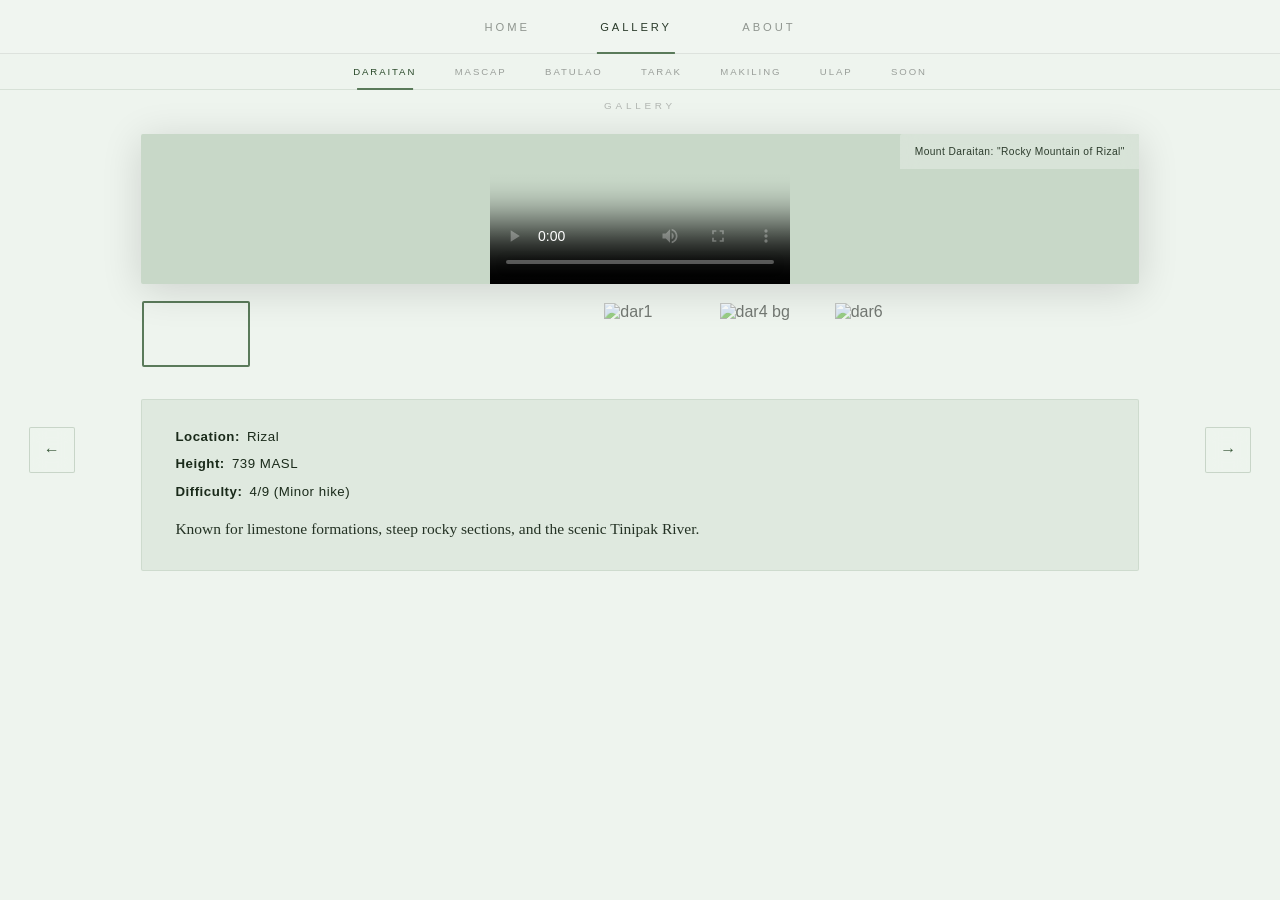
==== gallery.html @ 5bb8ba43 "Add files via upload" ====
<!DOCTYPE html>
<html lang="en">
<head>
  <meta charset="UTF-8" />
  <meta name="viewport" content="width=device-width, initial-scale=1.0" />
  <title>Gallery</title>
  <link rel="stylesheet" href="style.css" />
</head>
<body class="gal">

  <nav class="nav light">
    <a href="index.html">Home</a>
    <a href="gallery.html" class="active">Gallery</a>
    <a href="about.html">About</a>
  </nav>

  <div class="page-title dark-text">Gallery</div>

  <div class="gtabs">
    <a href="#gs1">Daraitan</a>
    <a href="#gs2">Mascap</a>
    <a href="#gs3">Batulao</a>
    <a href="#gs4">Tarak</a>
    <a href="#gs5">Makiling</a>
    <a href="#gs6">Ulap</a>
    <a href="#gs7">Soon</a>
  </div>

  <div class="gap g1">
    <a class="arrow lt left"  href="#gs7" data-tip="Others">&#8592;</a>
    <a class="arrow lt right" href="#gs2" data-tip="Mas">&#8594;</a>
  </div>
  <div class="gap g2">
    <a class="arrow lt left"  href="#gs1" data-tip="Dar">&#8592;</a>
    <a class="arrow lt right" href="#gs3" data-tip="Bat">&#8594;</a>
  </div>
  <div class="gap g3">
    <a class="arrow lt left"  href="#gs2" data-tip="Mas">&#8592;</a>
    <a class="arrow lt right" href="#gs4" data-tip="Tar">&#8594;</a>
  </div>
  <div class="gap g4">
    <a class="arrow lt left"  href="#gs3" data-tip="Bat">&#8592;</a>
    <a class="arrow lt right" href="#gs5" data-tip="Mak">&#8594;</a>
  </div>
  <div class="gap g5">
    <a class="arrow lt left"  href="#gs4" data-tip="Tar">&#8592;</a>
    <a class="arrow lt right" href="#gs6" data-tip="Ula">&#8594;</a>
  </div>
  <div class="gap g6">
    <a class="arrow lt left"  href="#gs5" data-tip="Mak">&#8592;</a>
    <a class="arrow lt right" href="#gs7" data-tip="Others">&#8594;</a>
  </div>
  <div class="gap g7">
    <a class="arrow lt left"  href="#gs6" data-tip="Ula">&#8592;</a>
    <a class="arrow lt right" href="#gs1" data-tip="Dar">&#8594;</a>
  </div>

<div class="gal-wrap">

    <section class="gsec dflt" id="gs1">

      <div class="gview">
        <video src="media/dar/dar4v.main.mp4" loop playsinline controls
               poster="media/dar/dar4.background.jpg"></video>
        <div class="gdesc"><p>Mount Daraitan: "Rocky Mountain of Rizal"</p></div>
      </div>

      <div class="gstrip-wrap"><div class="gstrip">
        <div class="gthumb"><video src="media/dar/dar4v.main.mp4" muted playsinline preload="metadata"></video></div>
        <div class="gthumb"><video src="media/dar/dar5v.mp4"      muted playsinline preload="metadata"></video></div>
        <div class="gthumb"><video src="media/dar/dar3v.mp4"      muted playsinline preload="metadata"></video></div>
        <div class="gthumb"><video src="media/dar/dar2v.MP4"      muted playsinline preload="metadata"></video></div>
        <div class="gthumb"><img src="media/dar/dar1.jpg"            alt="dar1"></div>
        <div class="gthumb"><img src="media/dar/dar4.background.jpg" alt="dar4 bg"></div>
        <div class="gthumb"><img src="media/dar/dar6.jpg"            alt="dar6"></div>
      </div></div>

      <div class="ginfo">
        <div class="grow"><strong>Location:</strong> Rizal</div>
        <div class="grow"><strong>Height:</strong> 739 MASL</div>
        <div class="grow"><strong>Difficulty:</strong> 4/9 (Minor hike)</div>
        <p class="gpara">Known for limestone formations, steep rocky sections, and the scenic Tinipak River.</p>
      </div>

    </section>


    <section class="gsec" id="gs2">

      <div class="gview">
        <video src="media/mas/mas2v.main.mp4" loop playsinline controls
               poster="media/mas/mas2.background.jpg"></video>
        <div class="gdesc"><p>Mascap Trilogy: Mt. Ayaas, Mt. Espadang Bato, and Mt. Sipit Ulang</p></div>
      </div>

      <div class="gstrip-wrap"><div class="gstrip">
        <div class="gthumb"><video src="media/mas/mas2v.main.mp4" muted playsinline preload="metadata"></video></div>
        <div class="gthumb"><video src="media/mas/mas1v.mp4"      muted playsinline preload="metadata"></video></div>
        <div class="gthumb"><video src="media/mas/mas3v.mp4"      muted playsinline preload="metadata"></video></div>
        <div class="gthumb"><video src="media/mas/mas4v.mp4"      muted playsinline preload="metadata"></video></div>
        <div class="gthumb"><img src="media/mas/mas5.jpg"            alt="mas5"></div>
        <div class="gthumb"><img src="media/mas/mas6.jpg"            alt="mas6"></div>
        <div class="gthumb"><img src="media/mas/mas7.jpg"            alt="mas7"></div>
        <div class="gthumb"><img src="media/mas/mas8.jpg"            alt="mas8"></div>
        <div class="gthumb"><img src="media/mas/mak9.jpg"            alt="mak9"></div>
        <div class="gthumb"><img src="media/mas/mas2.background.jpg" alt="mas2 bg"></div>
      </div></div>

      <div class="ginfo">
        <div class="grow"><strong>Location:</strong> Rizal</div>
        <div class="grow"><strong>Height:</strong> 600-800+ MASL depending on peak</div>
        <div class="grow"><strong>Difficulty:</strong> 5/9 (Intermediate)</div>
        <p class="gpara">A network of limestone peaks and ridges in Rodriguez, Rizal, known for scrambling sections and panoramic Sierra Madre views.</p>
      </div>

    </section>


    <section class="gsec" id="gs3">

      <div class="gview">
        <video src="media/bat/bat5v.main.MP4" loop playsinline controls
               poster="media/bat/bat5.background.jpg"></video>
        <div class="gdesc"><p>Batulao: "Bato sa Ilaw"</p></div>
      </div>

      <div class="gstrip-wrap"><div class="gstrip">
        <div class="gthumb"><video src="media/bat/bat5v.main.MP4" muted playsinline preload="metadata"></video></div>
        <div class="gthumb"><video src="media/bat/bat3v.mp4"      muted playsinline preload="metadata"></video></div>
        <div class="gthumb"><video src="media/bat/bat4v.mp4"      muted playsinline preload="metadata"></video></div>
        <div class="gthumb"><img src="media/bat/bat1.jpg"            alt="bat1"></div>
        <div class="gthumb"><img src="media/bat/bat2.jpg"            alt="bat2"></div>
        <div class="gthumb"><img src="media/bat/bat5.background.jpg" alt="bat5 bg"></div>
        <div class="gthumb"><img src="media/bat/bat6.jpg"            alt="bat6"></div>
      </div></div>

      <div class="ginfo">
        <div class="grow"><strong>Location:</strong> Batangas</div>
        <div class="grow"><strong>Height:</strong> 811 MASL</div>
        <div class="grow"><strong>Difficulty:</strong> 4/9 (Minor hike)</div>
        <p class="gpara">A grassy ridge mountain in Nasugbu with open trails, rolling hills, and sweeping views of Batangas and Cavite.</p>
      </div>

    </section>


    <section class="gsec" id="gs4">

      <div class="gview">
        <video src="media/tar/tar4.main.MOV" loop playsinline controls
               poster="media/tar/tar4.background.jpg"></video>
        <div class="gdesc"><p>Tarak Ridge: Mount Mariveles</p></div>
      </div>

      <div class="gstrip-wrap"><div class="gstrip">
        <div class="gthumb"><video src="media/tar/tar4.main.MOV" muted playsinline preload="metadata"></video></div>
        <div class="gthumb"><video src="media/tar/tar1v.mp4"     muted playsinline preload="metadata"></video></div>
        <div class="gthumb"><video src="media/tar/tar2v.mp4"     muted playsinline preload="metadata"></video></div>
        <div class="gthumb"><img src="media/tar/tar3.jpg"               alt="tar3"></div>
        <div class="gthumb"><img src="media/tar/tar4.background.jpg"    alt="tar4 bg"></div>
        <div class="gthumb"><img src="media/tar/tar5.jpg"               alt="tar5"></div>
        <div class="gthumb"><img src="media/tar/tar6.jpg"               alt="tar6"></div>
      </div></div>

      <div class="ginfo">
        <div class="grow"><strong>Location:</strong> Bataan</div>
        <div class="grow"><strong>Height:</strong> 1,130 MASL</div>
        <div class="grow"><strong>Difficulty:</strong> 5/9 (Intermediate)</div>
        <p class="gpara">A forested mountain trail leading to a rocky ridge with views of Manila Bay and the West Philippine Sea.</p>
      </div>

    </section>


    <section class="gsec" id="gs5">

      <div class="gview">
        <video src="media/mak/mak6v.main.mp4" loop playsinline controls
               poster="media/mak/mak6.backround.jpg"></video>
        <div class="gdesc"><p>Mount Makiling: Maria Makiling Herself</p></div>
      </div>

      <div class="gstrip-wrap"><div class="gstrip">
        <div class="gthumb"><video src="media/mak/mak6v.main.mp4" muted playsinline preload="metadata"></video></div>
        <div class="gthumb"><img src="media/mak/mak1.jpg"               alt="mak1"></div>
        <div class="gthumb"><img src="media/mak/mak2.jpg"               alt="mak2"></div>
        <div class="gthumb"><img src="media/mak/mak3.jpg"               alt="mak3"></div>
        <div class="gthumb"><img src="media/mak/mak4.jpg"               alt="mak4"></div>
        <div class="gthumb"><img src="media/mak/mak6.background.jpg"    alt="mak6 bg"></div>
        <div class="gthumb"><img src="media/mak/mak7.jpg"               alt="mak7"></div>
        <div class="gthumb"><img src="media/mak/mak8.jpg"               alt="mak8"></div>
        <div class="gthumb"><img src="media/mak/mak9.jpg"               alt="mak9"></div>
        <div class="gthumb"><img src="media/mak/mak10.jpg"              alt="mak10"></div>
        <div class="gthumb"><img src="media/mak/mak11.jpg"              alt="mak11"></div>
      </div></div>

      <div class="ginfo">
        <div class="grow"><strong>Location:</strong> Laguna</div>
        <div class="grow"><strong>Height:</strong> 1,090 MASL</div>
        <div class="grow"><strong>Difficulty:</strong> 5/9 (Intermediate)</div>
        <p class="gpara">A biodiverse dormant volcano covered in dense rainforest, known for mossy trails, hot springs, and rich wildlife.</p>
      </div>

    </section>


    <section class="gsec" id="gs6">

      <div class="gview">
        <video src="media/ula/ula5v.main.MOV" loop playsinline controls
               poster="media/ula/ula18.background.jpg"></video>
        <div class="gdesc"><p>Mount Ulap: Mountain of Clouds</p></div>
      </div>

      <div class="gstrip-wrap"><div class="gstrip">
        <div class="gthumb"><video src="media/ula/ula5v.main.MOV" muted playsinline preload="metadata"></video></div>
        <div class="gthumb"><video src="media/ula/ula2v.mp4"      muted playsinline preload="metadata"></video></div>
        <div class="gthumb"><video src="media/ula/ula3v.MOV"      muted playsinline preload="metadata"></video></div>
        <div class="gthumb"><video src="media/ula/ula4v.MOV"      muted playsinline preload="metadata"></video></div>
        <div class="gthumb"><video src="media/ula/ula6v.MOV"      muted playsinline preload="metadata"></video></div>
        <div class="gthumb"><video src="media/ula/ula7v.MOV"      muted playsinline preload="metadata"></video></div>
        <div class="gthumb"><video src="media/ula/ula8v.MOV"      muted playsinline preload="metadata"></video></div>
        <div class="gthumb"><video src="media/ula/ula9v.MOV"      muted playsinline preload="metadata"></video></div>
        <div class="gthumb"><img src="media/ula/ula1.jpg"                alt="ula1"></div>
        <div class="gthumb"><img src="media/ula/ula10.jpg"              alt="ula10"></div>
        <div class="gthumb"><img src="media/ula/ula11.jpg"              alt="ula11"></div>
        <div class="gthumb"><img src="media/ula/ula12.jpg"              alt="ula12"></div>
        <div class="gthumb"><img src="media/ula/ula13.jpg"              alt="ula13"></div>
        <div class="gthumb"><img src="media/ula/ula14.jpg"              alt="ula14"></div>
        <div class="gthumb"><img src="media/ula/ula15.jpg"              alt="ula15"></div>
        <div class="gthumb"><img src="media/ula/ula16.jpg"              alt="ula16"></div>
        <div class="gthumb"><img src="media/ula/ula17.jpg"              alt="ula17"></div>
        <div class="gthumb"><img src="media/ula/ula18.background.jpg"   alt="ula18 bg"></div>
        <div class="gthumb"><img src="media/ula/ula19.jpg"              alt="ula19"></div>
        <div class="gthumb"><img src="media/ula/ula20.jpg"              alt="ula20"></div>
      </div></div>

      <div class="ginfo">
        <div class="grow"><strong>Location:</strong> Benguet</div>
        <div class="grow"><strong>Height:</strong> 1,846 MASL</div>
        <div class="grow"><strong>Difficulty:</strong> 3/9 (Minor hike)</div>
        <p class="gpara">A scenic Cordillera hike with pine forests, grassland ridges, and expansive mountain views above the clouds.</p>
      </div>

    </section>


    <section class="gsec" id="gs7">

      <div class="gempty"><span>More to come</span></div>

      <div class="gstrip-wrap"><div class="gstrip">
        <div class="gthumb"><img src="media/others/continued.main.jpg"  alt="continued"></div>
        <div class="gthumb"><img src="media/others/gray.background.png" alt="gray bg"></div>
      </div></div>

      <div class="ginfo">
        <div class="grow"><strong>Location:</strong> —</div>
        <div class="grow"><strong>Height:</strong> —</div>
        <div class="grow"><strong>Difficulty:</strong> —</div>
        <p class="gpara">Details to be added.</p>
      </div>

    </section>

  </div><!-- /gal-wrap -->

<style>
  .gthumb { cursor: pointer; }
  .gthumb.active { border-color: #5a7a5a; opacity: 1; }
</style>

<script>
  document.querySelectorAll('.gsec').forEach(function(sec) {
    var viewer = sec.querySelector('.gview');
    if (!viewer) return;
    var thumbs = Array.from(sec.querySelectorAll('.gthumb'));
    if (!thumbs.length) return;

    thumbs.forEach(function(t) {
      t.addEventListener('click', function() {
        var srcEl = t.querySelector('img, video');
        if (!srcEl) return;

        var old = viewer.querySelector('video');
        if (old) { old.pause(); old.remove(); }
        var oldImg = viewer.querySelector('img');
        if (oldImg) oldImg.remove();

        var el;
        if (srcEl.tagName === 'VIDEO') {
          el = document.createElement('video');
          el.src = srcEl.src;
          el.loop = true;
          el.controls = true;
          el.muted = false;
          el.setAttribute('playsinline', '');
        } else {
          el = document.createElement('img');
          el.src = srcEl.src;
          el.alt = srcEl.alt || '';
        }

        viewer.insertBefore(el, viewer.firstChild);
        thumbs.forEach(function(u) { u.classList.remove('active'); });
        t.classList.add('active');
        t.scrollIntoView({ behavior: 'smooth', block: 'nearest', inline: 'center' });
      });
    });
  });
</script>
---- style.css ----
/* RESET */
*, *::before, *::after { box-sizing: border-box; margin: 0; padding: 0; }
html { scroll-behavior: smooth; }
body { font-family: 'Trebuchet MS', 'Gill Sans', sans-serif; overflow-x: hidden; }
a { text-decoration: none; color: inherit; }
img, video { display: block; max-width: 100%; }

:root {
  --nav-h:     54px;
  --accent:    #d4c9b0;
  --accent2:   #a89878;
  --serif:     Georgia, 'Palatino Linotype', serif;
  --sans:      'Trebuchet MS', 'Gill Sans', sans-serif;
}

/* NAV */
.nav {
  position: fixed; inset: 0 0 auto 0;
  height: var(--nav-h); z-index: 300;
  display: flex; align-items: center; justify-content: center;
  background: rgba(8,8,6,.80);
  backdrop-filter: blur(16px); -webkit-backdrop-filter: blur(16px);
  border-bottom: 1px solid rgba(255,255,255,.06);
}
.nav a {
  position: relative; height: var(--nav-h);
  display: flex; align-items: center; padding: 0 2.2rem;
  font-size: .70rem; letter-spacing: .26em; text-transform: uppercase;
  color: rgba(240,235,224,.50); transition: color .22s;
}
.nav a:hover  { color: var(--accent); }
.nav a.active { color: var(--accent); }
.nav a.active::after {
  content: ''; position: absolute; bottom: 0; left: 50%;
  transform: translateX(-50%); width: 55%; height: 2px; background: var(--accent2);
}

/* light nav variant */
.nav.light { background: rgba(240,245,240,.90); border-bottom-color: rgba(0,0,0,.08); }
.nav.light a              { color: rgba(26,31,26,.45); }
.nav.light a:hover,
.nav.light a.active       { color: #2a3a2a; }
.nav.light a.active::after{ background: #5a7a5a; }

/* grey nav variant */
.nav.grey { background: rgba(236,236,234,.90); border-bottom-color: rgba(0,0,0,.07); }
.nav.grey a               { color: rgba(26,26,24,.45); }
.nav.grey a:hover,
.nav.grey a.active        { color: #1a1a18; }
.nav.grey a.active::after { background: #888; }

/* PAGE TITLE */
.page-title {
  position: fixed; top: calc(var(--nav-h) + 12px); inset-inline: 0;
  text-align: center; font-size: .62rem; letter-spacing: .38em;
  text-transform: uppercase; z-index: 200; pointer-events: none;
}
.page-title.light-text { color: rgba(240,235,224,.30); }
.page-title.dark-text  { color: rgba(26,26,24,.28); }

/*  ARROWS  — shared base */
.arrow {
  position: fixed; top: 50%; transform: translateY(-50%);
  z-index: 200; width: 46px; height: 46px;
  display: flex; align-items: center; justify-content: center;
  background: rgba(10,10,8,.52);
  border: 1px solid rgba(212,201,176,.22); color: var(--accent);
  font-size: 1rem; cursor: pointer;
  backdrop-filter: blur(8px); -webkit-backdrop-filter: blur(8px);
  border-radius: 2px; transition: background .22s, border-color .22s;
}
.arrow:hover { background: rgba(10,10,8,.82); border-color: rgba(212,201,176,.55); }
.arrow.left  { left: 1.8rem; }
.arrow.right { right: 1.8rem; }

/* tooltip via data-tip */
.arrow::after {
  content: attr(data-tip);
  position: absolute; top: 50%; transform: translateY(-50%);
  font-size: .58rem; letter-spacing: .18em; text-transform: uppercase;
  color: var(--accent); background: rgba(8,8,6,.88);
  border: 1px solid rgba(212,201,176,.18);
  padding: .28rem .68rem; white-space: nowrap;
  opacity: 0; pointer-events: none; transition: opacity .18s;
}
.arrow.left::after  { left: calc(100% + 8px); }
.arrow.right::after { right: calc(100% + 8px); }
.arrow:hover::after { opacity: 1; }

/* light arrow variant */
.arrow.lt {
  background: rgba(238,244,238,.72); border-color: rgba(90,122,90,.25); color: #3a5a3a;
}
.arrow.lt:hover { background: rgba(210,228,210,.95); border-color: rgba(90,122,90,.55); }
.arrow.lt::after { background: rgba(238,244,238,.95); border-color: rgba(90,122,90,.18); color: #2a3a2a; }

/* HOME PAGE */
body.home { background: #0c0c0a; color: #f0ebe0; }

/* fixed blurred bg — image swapped per section via :has() */
.home-bg {
  position: fixed; inset: -60px; z-index: 0;
  background-size: cover; background-position: center;
  filter: blur(26px) brightness(.40) saturate(.75); transform: scale(1.1);
  background-image: url('media/dar/dar4.background.jpg');
}
body:has(#hs2:target) .home-bg { background-image: url('media/mas/mas2.background.jpg'); }
body:has(#hs3:target) .home-bg { background-image: url('media/bat/bat5.background.jpg'); }
body:has(#hs4:target) .home-bg { background-image: url('media/tar/tar4.background.jpg'); }
body:has(#hs5:target) .home-bg { background-image: url('media/mak/mak6.background.jpg'); }
body:has(#hs6:target) .home-bg { background-image: url('media/ula/ula18.background.jpg'); }
body:has(#hs7:target) .home-bg { background-image: url('media/others/gray.background.png'); }

/* stage */
.home-stage {
  position: relative; z-index: 10; min-height: 100vh;
  display: flex; flex-direction: column; align-items: center; justify-content: center;
  padding-top: var(--nav-h);
}

/* sections — :target switching, section 1 default */
.home-sec { display: none; flex-direction: column; align-items: center; }
.home-sec:target { display: flex; }
#hs1:not(:has(~ .home-sec:target)) { display: flex; }

/* clickable video/image with "View Gallery" hover overlay */
a.home-media {
  display: block; position: relative;
  width: min(62vw, 800px); aspect-ratio: 16/9;
}
a.home-media video,
a.home-media img {
  width: 100%; height: 100%; object-fit: cover;
  border-radius: 2px; box-shadow: 0 10px 70px rgba(0,0,0,.72);
}
a.home-media::after {
  content: 'View Gallery';
  position: absolute; inset: 0; display: grid; place-items: center;
  font-size: .70rem; letter-spacing: .30em; text-transform: uppercase;
  color: var(--accent); background: rgba(0,0,0,.38); border-radius: 2px;
  opacity: 0; transition: opacity .28s;
}
a.home-media:hover::after { opacity: 1; }

/* title below media */
.home-title {
  margin-top: 1.4rem; font-family: var(--serif);
  font-size: 1.12rem; letter-spacing: .12em; color: var(--accent); text-align: center;
}

/* per-section arrow pairs */
.ap { display: none; }
body:not(:has(.home-sec:target)) .ap.s1 { display: contents; }
body:has(#hs1:target) .ap.s1 { display: contents; }
body:has(#hs2:target) .ap.s2 { display: contents; }
body:has(#hs3:target) .ap.s3 { display: contents; }
body:has(#hs4:target) .ap.s4 { display: contents; }
body:has(#hs5:target) .ap.s5 { display: contents; }
body:has(#hs6:target) .ap.s6 { display: contents; }
body:has(#hs7:target) .ap.s7 { display: contents; }

/* GALLERY PAGE */
body.gal { background: #eef4ee; color: #1a1f1a; }

/* section tabs */
.gtabs {
  position: fixed; top: var(--nav-h); inset-inline: 0;
  height: 36px; z-index: 250;
  display: flex; align-items: center; justify-content: center;
  background: rgba(238,244,238,.93);
  backdrop-filter: blur(10px); -webkit-backdrop-filter: blur(10px);
  border-bottom: 1px solid rgba(90,122,90,.15);
}
.gtabs a {
  position: relative; height: 36px;
  display: flex; align-items: center; padding: 0 1.2rem;
  font-size: .60rem; letter-spacing: .20em; text-transform: uppercase;
  color: rgba(26,31,26,.40); transition: color .2s;
}
.gtabs a:hover { color: #2a4a2a; }

/* default tab = gs1 */
.gtabs a[href="#gs1"] { color: #2a4a2a; }
.gtabs a[href="#gs1"]::after {
  content: ''; position: absolute; bottom: 0; left: 50%;
  transform: translateX(-50%); width: 55%; height: 2px; background: #5a7a5a;
}
/* remove default when others targeted */
body:has(#gs2:target) .gtabs a[href="#gs1"],
body:has(#gs3:target) .gtabs a[href="#gs1"],
body:has(#gs4:target) .gtabs a[href="#gs1"],
body:has(#gs5:target) .gtabs a[href="#gs1"],
body:has(#gs6:target) .gtabs a[href="#gs1"],
body:has(#gs7:target) .gtabs a[href="#gs1"] { color: rgba(26,31,26,.40); }
body:has(#gs2:target) .gtabs a[href="#gs1"]::after,
body:has(#gs3:target) .gtabs a[href="#gs1"]::after,
body:has(#gs4:target) .gtabs a[href="#gs1"]::after,
body:has(#gs5:target) .gtabs a[href="#gs1"]::after,
body:has(#gs6:target) .gtabs a[href="#gs1"]::after,
body:has(#gs7:target) .gtabs a[href="#gs1"]::after { display: none; }
/* active per target */
body:has(#gs1:target) .gtabs a[href="#gs1"],
body:has(#gs2:target) .gtabs a[href="#gs2"],
body:has(#gs3:target) .gtabs a[href="#gs3"],
body:has(#gs4:target) .gtabs a[href="#gs4"],
body:has(#gs5:target) .gtabs a[href="#gs5"],
body:has(#gs6:target) .gtabs a[href="#gs6"],
body:has(#gs7:target) .gtabs a[href="#gs7"] { color: #2a4a2a; }
body:has(#gs1:target) .gtabs a[href="#gs1"]::after,
body:has(#gs2:target) .gtabs a[href="#gs2"]::after,
body:has(#gs3:target) .gtabs a[href="#gs3"]::after,
body:has(#gs4:target) .gtabs a[href="#gs4"]::after,
body:has(#gs5:target) .gtabs a[href="#gs5"]::after,
body:has(#gs6:target) .gtabs a[href="#gs6"]::after,
body:has(#gs7:target) .gtabs a[href="#gs7"]::after {
  content: ''; position: absolute; bottom: 0; left: 50%;
  transform: translateX(-50%); width: 55%; height: 2px; background: #5a7a5a;
}

body.gal .page-title { top: calc(var(--nav-h) + 36px + 10px); }

/* gallery section arrow pairs */
.gap { display: none; }
body:not(:has(.gsec:target)) .gap.g1 { display: contents; }
body:has(#gs1:target) .gap.g1 { display: contents; }
body:has(#gs2:target) .gap.g2 { display: contents; }
body:has(#gs3:target) .gap.g3 { display: contents; }
body:has(#gs4:target) .gap.g4 { display: contents; }
body:has(#gs5:target) .gap.g5 { display: contents; }
body:has(#gs6:target) .gap.g6 { display: contents; }
body:has(#gs7:target) .gap.g7 { display: contents; }

/* gallery layout */
.gal-wrap {
  padding-top: calc(var(--nav-h) + 36px + 44px);
  padding-bottom: 4rem;
  display: flex; flex-direction: column; align-items: center;
}

/* section show/hide */
.gsec { display: none; flex-direction: column; align-items: center; width: 100%; }
.gsec:target { display: flex; }
body:not(:has(:target)) #gs1 { display: flex; }


/* main viewer */
.gview {
  position: relative;
  width: min(78vw, 1020px);
  max-height: 80vh;

  background: #c8d8c8;
  border-radius: 2px;
  overflow: hidden;
  box-shadow: 0 6px 40px rgba(0,0,0,.14);

  display: flex;
  align-items: center;
  justify-content: center;
}

.gview > img,
.gview > video {
  max-width: 100%;
  max-height: 80vh;

  width: auto;
  height: auto;

  object-fit: contain;
  display: block;
}

/* description overlay */
.gdesc {
  position: absolute; top: 0; right: 0; max-width: 280px;
  padding: .60rem .90rem;
  background: rgba(238,244,238,.42);
  backdrop-filter: blur(10px); -webkit-backdrop-filter: blur(10px);
  border-top-left-radius: 2px; text-align: right;
}
.gdesc p { font-size: .64rem; letter-spacing: .04em; line-height: 1.55; color: #1a2a1a; opacity: .90; }

/* thumb strip */
.gstrip-wrap {
  width: min(78vw, 1020px); margin-top: .85rem;
  overflow-x: auto; overflow-y: hidden;
  scrollbar-width: thin; scrollbar-color: #5a7a5a #c8d8c8;
}
.gstrip-wrap::-webkit-scrollbar { height: 3px; }
.gstrip-wrap::-webkit-scrollbar-track { background: #c8d8c8; }
.gstrip-wrap::-webkit-scrollbar-thumb { background: #5a7a5a; border-radius: 2px; }
.gstrip { display: flex; gap: .45rem; padding: .2rem .05rem; width: max-content; }
.gthumb {
  width: 108px; height: 66px; flex-shrink: 0; border-radius: 2px; overflow: hidden;
  border: 2px solid transparent; opacity: .58; transition: opacity .2s;
}
.gthumb:first-child { border-color: #5a7a5a; opacity: 1; }
.gthumb:hover { opacity: .88; }
.gthumb img, .gthumb video { width: 100%; height: 100%; object-fit: cover; pointer-events: none; }

/* info panel */
.ginfo {
  width: min(78vw, 1020px); margin-top: 1.8rem;
  padding: 1.7rem 2.1rem;
  background: rgba(200,216,200,.38);
  border: 1px solid rgba(90,122,90,.13); border-radius: 2px;
}
.ginfo .grow { font-size: .83rem; letter-spacing: .04em; color: #1a2a1a; margin-bottom: .46rem; line-height: 1.5; }
.ginfo .grow strong { font-weight: 700; margin-right: .22em; }
.ginfo .gpara { margin-top: .85rem; font-family: var(--serif); font-size: .97rem; line-height: 1.80; color: #243224; }

/* empty state */
.gempty {
  width: min(78vw, 1020px); aspect-ratio: 16/9; background: #dde8dd;
  border-radius: 2px; display: flex; align-items: center; justify-content: center;
  border: 1px dashed rgba(90,122,90,.28);
}
.gempty span { font-size: .64rem; letter-spacing: .30em; text-transform: uppercase; color: rgba(26,31,26,.28); }

/* ABOUT PAGE */
body.about { background: #f0f0ee; color: #1a1a18; }

.about-wrap { padding-top: calc(var(--nav-h) + 50px); min-height: 100vh; display: flex; flex-direction: column; }
.about-main { flex: 1; max-width: 700px; margin: 0 auto; width: 100%; padding: 2.5rem 2rem 5rem; }
.about-main h1 { font-family: var(--serif); font-size: 2.4rem; font-weight: 400; letter-spacing: .06em; margin-bottom: .4rem; text-align: center;}
.about-main .sub { font-size: .66rem; letter-spacing: .26em; text-transform: uppercase; color: #888; margin-bottom: 1.8rem; text-align: center;}
.about-main hr { border: none; border-top: 1px solid #c4c4be; margin: 1.5rem 0; }
.about-main p { font-family: var(--serif); font-size: .98rem; line-height: 1.85; color: #b0afa8; margin-bottom: 1.1rem; font-style: italic; }

.contact-panel { background: #d8d8d4; border-top: 1px solid #c0c0bc; padding: 2.6rem 2rem; }
.contact-panel h2 { max-width: 700px; margin: 0 auto 1.4rem; font-size: .64rem; font-weight: 500; letter-spacing: .30em; text-transform: uppercase; color: #666; }
.contact-grid { max-width: 700px; margin: 0 auto; display: grid; grid-template-columns: repeat(auto-fit, minmax(190px,1fr)); gap: 1.3rem; }
.contact-item label { display: block; font-size: .59rem; letter-spacing: .22em; text-transform: uppercase; color: #888; margin-bottom: .26rem; }
.contact-item span { font-family: var(--serif); font-size: .97rem; color: #2a2a28; }

.about-photo-wrap {
  text-align: center;
  padding: 2rem 0 1rem;
}

.about-photo {
  display: block;
  margin: 0 auto;
  max-width: 600px;
  width: 100%;
  border: 8px solid white;
  box-sizing: border-box;
}

/* RESPONSIVE */
@media (max-width: 768px) {
  .arrow.left  { left: .4rem; }
  .arrow.right { right: .4rem; }
  a.home-media { width: 90vw; }
  .gview, .gstrip-wrap, .ginfo, .gempty { width: 94vw; }
  .nav a { padding: 0 1rem; font-size: .64rem; }
  .gtabs a { padding: 0 .65rem; font-size: .54rem; }
}
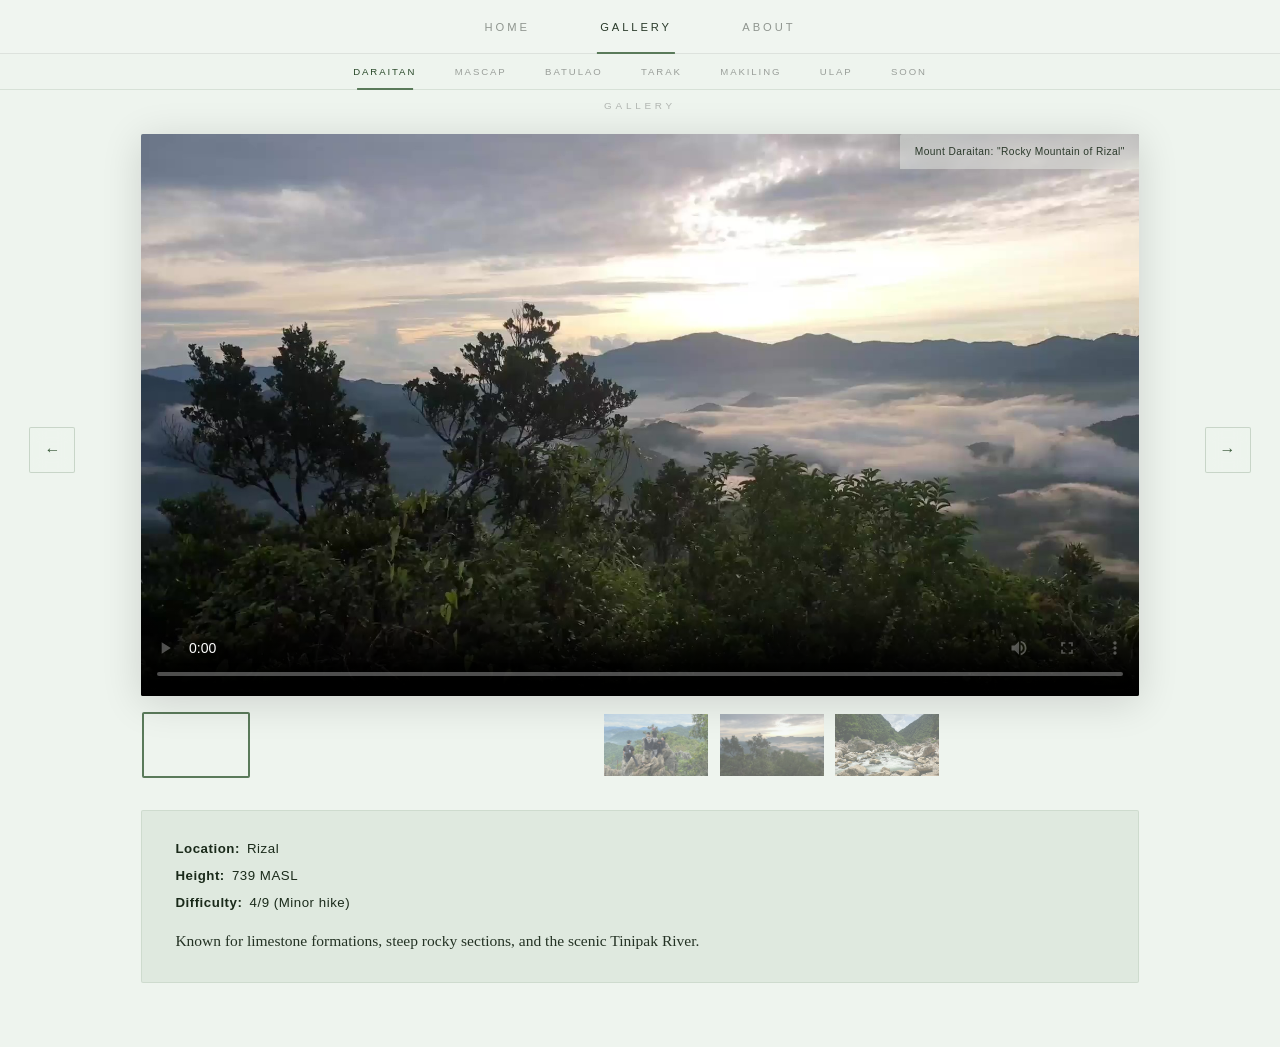
==== commit fcd55c20: "Update gallery.html added pause when switching sections" ====
--- a/gallery.html
+++ b/gallery.html
@@ -309,3 +309,18 @@
     });
   });
 </script>
+  <script>
+  function pauseSectionVideos(sec) {
+    sec.querySelectorAll('video').forEach(function(v) { v.pause(); });
+  }
+
+  window.addEventListener('hashchange', function() {
+    document.querySelectorAll('.gsec').forEach(pauseSectionVideos);
+  });
+
+  document.querySelectorAll('.gtabs a, .arrow').forEach(function(a) {
+    a.addEventListener('click', function() {
+      document.querySelectorAll('.gsec').forEach(pauseSectionVideos);
+    });
+  });
+</script>
